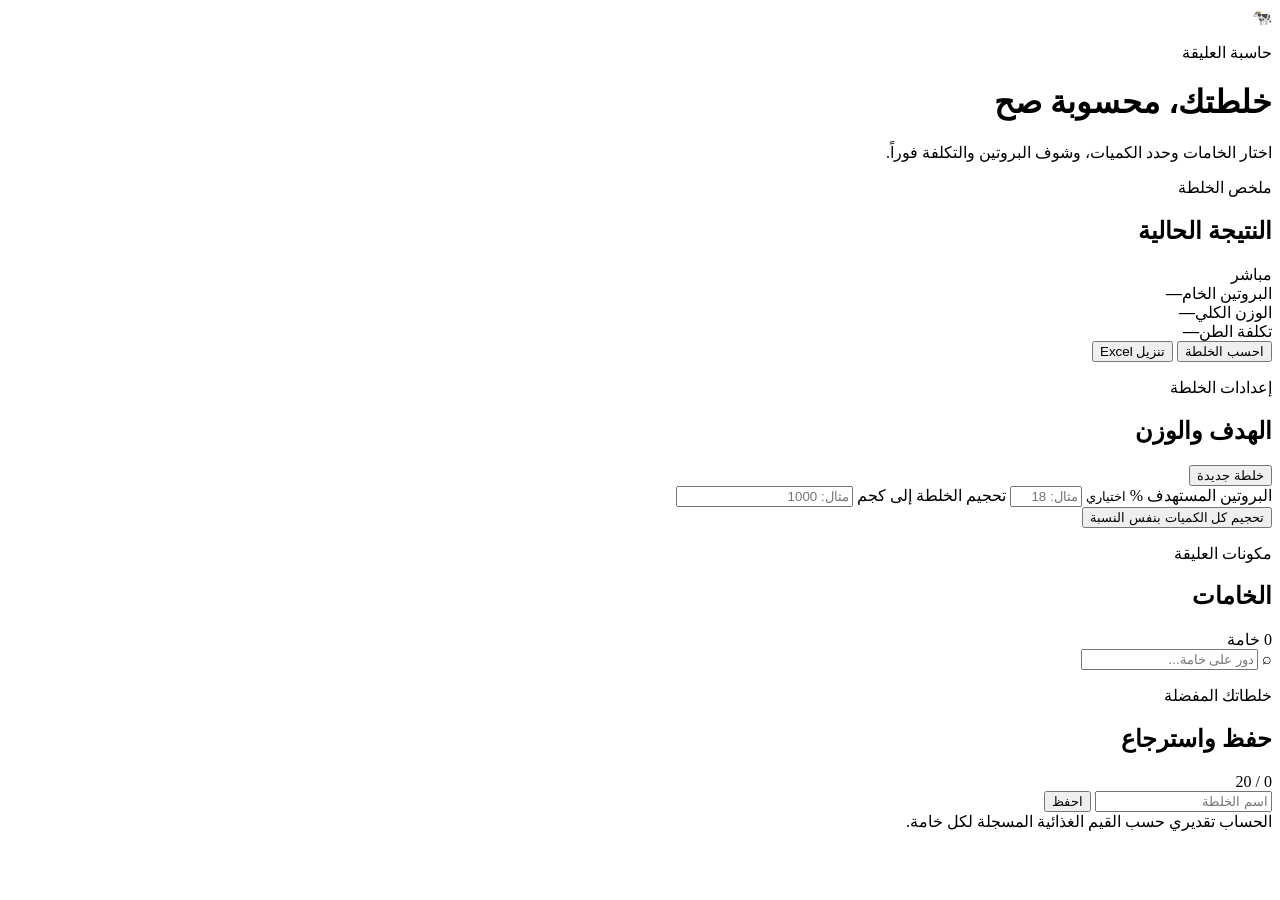
==== miniapp_static/index.html @ 0e32f159 "Add Arabic Telegram Mini App Co-authored-by: Copilot <223556219+Copilot@users.noreply.github.com>" ====
<!doctype html>
<html lang="ar" dir="rtl">
<head>
  <meta charset="utf-8">
  <meta name="viewport" content="width=device-width, initial-scale=1, viewport-fit=cover">
  <meta name="theme-color" content="#f5f7f2">
  <title>حاسبة العليقة</title>
  <link rel="stylesheet" href="/assets/style.css">
  <script src="https://telegram.org/js/telegram-web-app.js"></script>
  <script defer src="/assets/app.js"></script>
</head>
<body>
  <main class="app-shell">
    <header class="hero">
      <div class="brand-mark" aria-hidden="true">🐄</div>
      <div>
        <p class="eyebrow">حاسبة العليقة</p>
        <h1>خلطتك، محسوبة صح</h1>
        <p class="hero-copy">اختار الخامات وحدد الكميات، وشوف البروتين والتكلفة فوراً.</p>
      </div>
    </header>

    <div id="notice" class="notice" role="status" hidden></div>

    <section class="summary-card" aria-labelledby="summary-title">
      <div class="section-heading">
        <div>
          <p class="eyebrow">ملخص الخلطة</p>
          <h2 id="summary-title">النتيجة الحالية</h2>
        </div>
        <span class="live-pill"><span></span> مباشر</span>
      </div>
      <div class="metrics">
        <div><span>البروتين الخام</span><strong id="protein">—</strong></div>
        <div><span>الوزن الكلي</span><strong id="weight">—</strong></div>
        <div><span>تكلفة الطن</span><strong id="cost">—</strong></div>
      </div>
      <p id="advice" class="advice" hidden></p>
      <p id="missing-prices" class="missing-prices" hidden></p>
      <div id="result-lines" class="result-lines"></div>
      <div class="summary-actions">
        <button id="calculate" class="button button-primary">احسب الخلطة</button>
        <button id="export" class="button button-outline">تنزيل Excel</button>
      </div>
    </section>

    <section class="controls-card">
      <div class="section-heading">
        <div>
          <p class="eyebrow">إعدادات الخلطة</p>
          <h2>الهدف والوزن</h2>
        </div>
        <button id="reset" class="text-button">خلطة جديدة</button>
      </div>
      <div class="settings-grid">
        <label class="field">
          <span>البروتين المستهدف % <small>اختياري</small></span>
          <input id="target" type="number" min="0" max="100" step="0.1" inputmode="decimal" placeholder="مثال: 18">
        </label>
        <label class="field">
          <span>تحجيم الخلطة إلى كجم</span>
          <input id="scale-to" type="number" min="1" step="1" inputmode="decimal" placeholder="مثال: 1000">
        </label>
      </div>
      <button id="scale" class="button button-soft button-full">تحجيم كل الكميات بنفس النسبة</button>
    </section>

    <section class="feeds-section">
      <div class="section-heading">
        <div>
          <p class="eyebrow">مكونات العليقة</p>
          <h2>الخامات</h2>
        </div>
        <span id="feed-count" class="count-pill">0 خامة</span>
      </div>
      <label class="search-box">
        <span aria-hidden="true">⌕</span>
        <input id="search" type="search" placeholder="دور على خامة..." autocomplete="off">
      </label>
      <div id="feeds" class="feed-list" aria-live="polite"></div>
    </section>

    <section class="recipes-card">
      <div class="section-heading">
        <div>
          <p class="eyebrow">خلطاتك المفضلة</p>
          <h2>حفظ واسترجاع</h2>
        </div>
        <span id="recipe-count" class="count-pill">0 / 20</span>
      </div>
      <div class="save-row">
        <input id="recipe-name" type="text" maxlength="40" placeholder="اسم الخلطة">
        <button id="save-recipe" class="button button-primary">احفظ</button>
      </div>
      <div id="recipes" class="recipe-list"></div>
    </section>

    <footer>الحساب تقديري حسب القيم الغذائية المسجلة لكل خامة.</footer>
  </main>
</body>
</html>
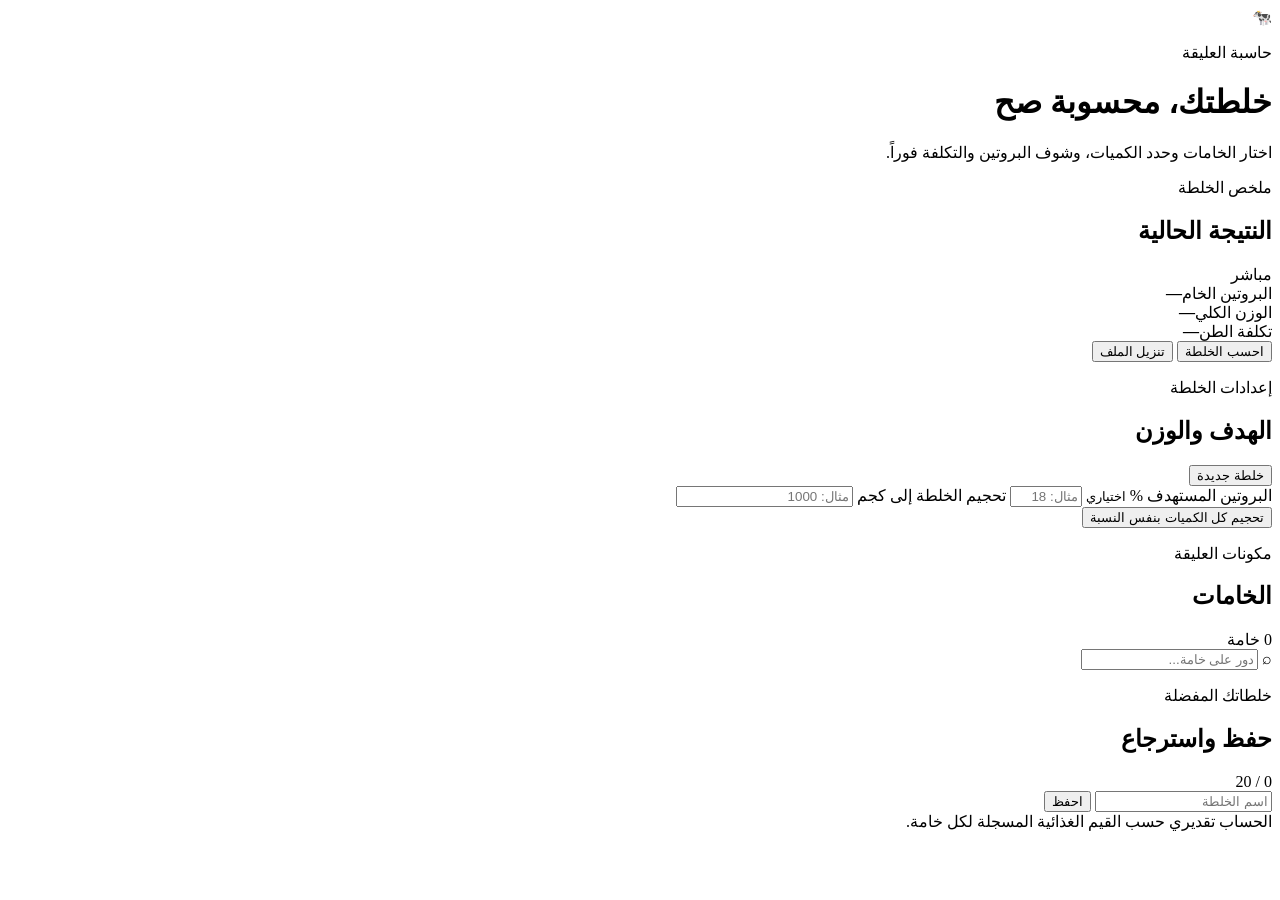
==== commit ff6698f3: "Deploy Mini App preview to GitHub Pages Co-authored-by: Copilot <223556219+Copilot@users.noreply.git" ====
--- a/miniapp_static/index.html
+++ b/miniapp_static/index.html
@@ -5,9 +5,9 @@
   <meta name="viewport" content="width=device-width, initial-scale=1, viewport-fit=cover">
   <meta name="theme-color" content="#f5f7f2">
   <title>حاسبة العليقة</title>
-  <link rel="stylesheet" href="/assets/style.css">
+  <link rel="stylesheet" href="./assets/style.css">
   <script src="https://telegram.org/js/telegram-web-app.js"></script>
-  <script defer src="/assets/app.js"></script>
+  <script defer src="./assets/app.js"></script>
 </head>
 <body>
   <main class="app-shell">
@@ -40,7 +40,7 @@
       <div id="result-lines" class="result-lines"></div>
       <div class="summary-actions">
         <button id="calculate" class="button button-primary">احسب الخلطة</button>
-        <button id="export" class="button button-outline">تنزيل Excel</button>
+        <button id="export" class="button button-outline">تنزيل الملف</button>
       </div>
     </section>
 
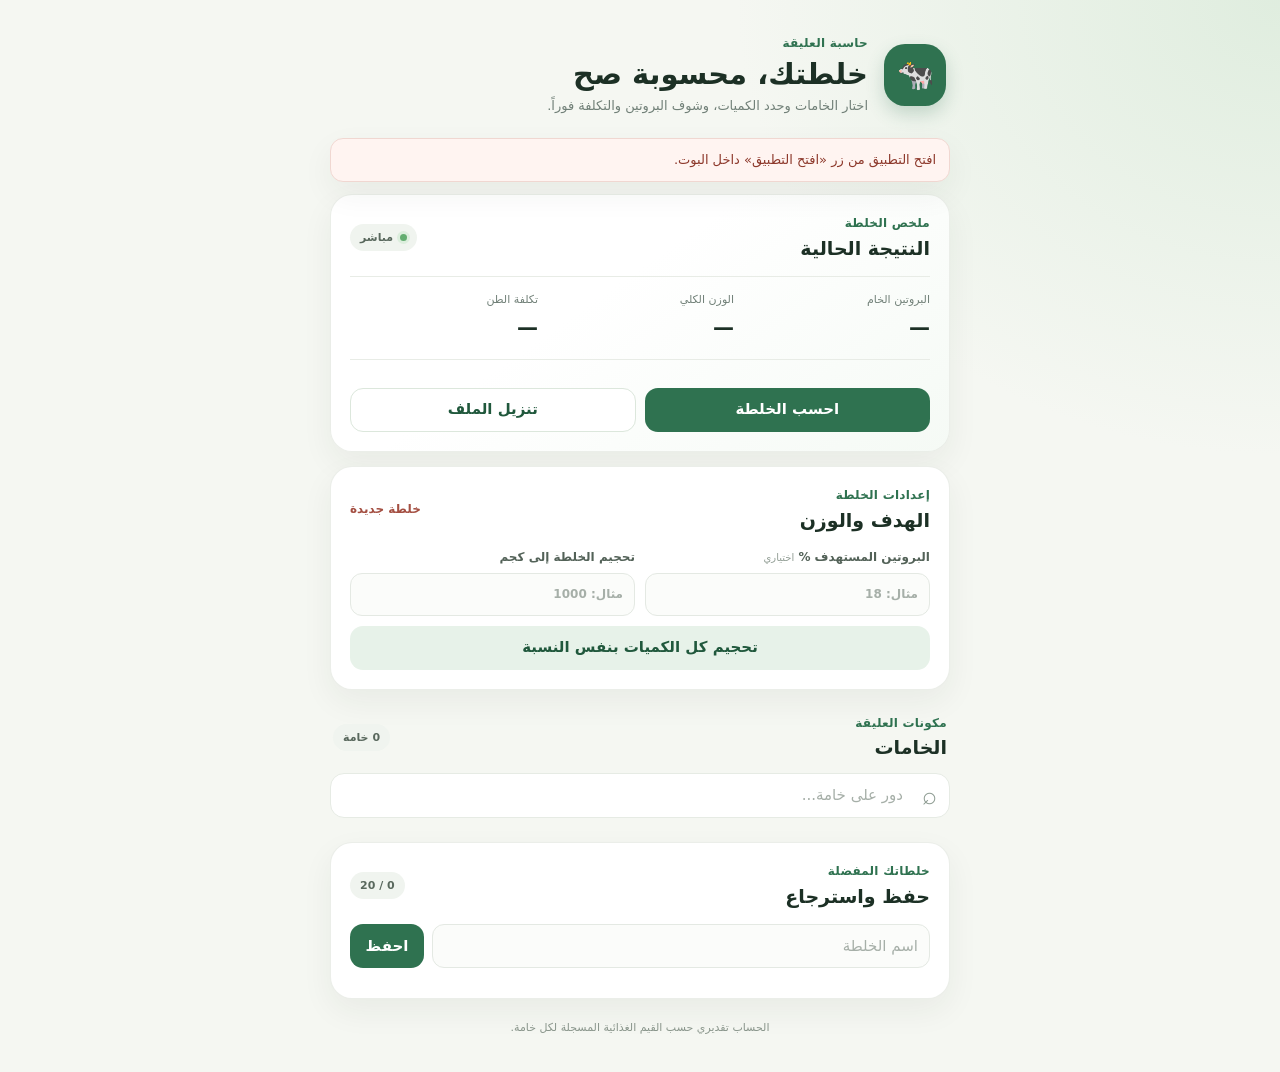
==== commit 1a39e66f: "Fix GitHub Pages app routing Co-authored-by: Copilot <223556219+Copilot@users.noreply.github.com>" ====
--- a/miniapp_static/index.html
+++ b/miniapp_static/index.html
@@ -5,9 +5,9 @@
   <meta name="viewport" content="width=device-width, initial-scale=1, viewport-fit=cover">
   <meta name="theme-color" content="#f5f7f2">
   <title>حاسبة العليقة</title>
-  <link rel="stylesheet" href="./assets/style.css">
+  <link rel="stylesheet" href="./style.css">
   <script src="https://telegram.org/js/telegram-web-app.js"></script>
-  <script defer src="./assets/app.js"></script>
+  <script defer src="./app.js"></script>
 </head>
 <body>
   <main class="app-shell">
@@ -41,6 +41,7 @@
       <div class="summary-actions">
         <button id="calculate" class="button button-primary">احسب الخلطة</button>
         <button id="export" class="button button-outline">تنزيل الملف</button>
+        <button id="send-to-bot" class="button button-soft button-full" hidden>📩 ابعت ملف Excel للبوت</button>
       </div>
     </section>
 
--- a/miniapp_static/style.css
+++ b/miniapp_static/style.css
@@ -0,0 +1,105 @@
+@import url("https://fonts.googleapis.com/css2?family=IBM+Plex+Sans+Arabic:wght@400;500;600;700&display=swap");
+
+:root {
+  color-scheme: light;
+  --ink: #1c3025;
+  --muted: #718078;
+  --green: #2f7250;
+  --green-dark: #20583c;
+  --mint: #e7f2e9;
+  --paper: #f5f7f2;
+  --line: #e8ece6;
+  --white: #fff;
+  --shadow: 0 12px 32px rgb(29 55 38 / 6%);
+}
+
+* { box-sizing: border-box; }
+
+body {
+  margin: 0;
+  background:
+    radial-gradient(ellipse at 100% 0, rgb(208 230 209 / 58%), transparent 34rem),
+    var(--paper);
+  color: var(--ink);
+  font-family: "IBM Plex Sans Arabic", system-ui, sans-serif;
+  font-size: 15px;
+  line-height: 1.55;
+}
+
+button, input { font: inherit; }
+button { cursor: pointer; }
+.app-shell { width: min(100% - 28px, 620px); margin: 0 auto; padding: 22px 0 36px; }
+.hero { display: flex; align-items: center; gap: 16px; padding: 12px 4px 22px; }
+.brand-mark { display: grid; width: 62px; height: 62px; flex: 0 0 62px; place-items: center; border-radius: 21px; background: var(--green); color: white; font-size: 30px; box-shadow: 0 8px 18px rgb(47 114 80 / 23%); }
+.eyebrow { margin: 0 0 3px; color: var(--green); font-size: 12px; font-weight: 700; letter-spacing: .02em; }
+h1, h2, p { margin-top: 0; }
+h1 { margin-bottom: 4px; font-size: clamp(22px, 6vw, 29px); line-height: 1.25; }
+h2 { margin: 0; font-size: 19px; line-height: 1.35; }
+.hero-copy { margin: 0; color: var(--muted); font-size: 13px; }
+
+.summary-card, .controls-card, .recipes-card { padding: 19px; border: 1px solid rgb(232 236 230 / 85%); border-radius: 22px; background: var(--white); box-shadow: var(--shadow); }
+.summary-card { background: linear-gradient(145deg, #fff 42%, #f5faf5); }
+.controls-card, .recipes-card { margin-top: 14px; }
+.section-heading { display: flex; align-items: center; justify-content: space-between; gap: 12px; margin-bottom: 15px; }
+.live-pill, .count-pill { display: inline-flex; align-items: center; gap: 7px; padding: 5px 10px; border-radius: 99px; background: #f0f4ef; color: #59685d; font-size: 11px; font-weight: 600; white-space: nowrap; }
+.live-pill span { width: 7px; height: 7px; border-radius: 50%; background: #63ad70; box-shadow: 0 0 0 3px #dceedd; }
+.metrics { display: grid; grid-template-columns: repeat(3, 1fr); gap: 8px; padding: 14px 0; border-top: 1px solid var(--line); border-bottom: 1px solid var(--line); }
+.metrics div { min-width: 0; }
+.metrics span { display: block; color: var(--muted); font-size: 11px; }
+.metrics strong { display: block; margin-top: 4px; font-size: clamp(16px, 4.7vw, 21px); font-weight: 700; white-space: nowrap; }
+.advice, .missing-prices { margin: 13px 0 0; padding: 10px 12px; border-radius: 13px; background: #f3f8f2; color: var(--green-dark); font-size: 13px; white-space: pre-line; }
+.missing-prices { background: #fff7e9; color: #90651e; }
+.result-lines { display: grid; gap: 7px; padding-top: 12px; }
+.result-line { display: flex; justify-content: space-between; gap: 12px; color: #4a5b50; font-size: 12px; }
+.result-line span:last-child { color: var(--muted); white-space: nowrap; }
+.summary-actions { display: grid; grid-template-columns: 1fr 1fr; gap: 9px; margin-top: 16px; }
+.summary-actions #send-to-bot { grid-column: 1 / -1; }
+.button { min-height: 44px; padding: 9px 14px; border: 0; border-radius: 13px; font-weight: 700; transition: transform .15s ease, background .15s ease; }
+.button:active { transform: scale(.98); }
+.button:disabled { cursor: wait; opacity: .65; }
+.button-primary { background: var(--green); color: #fff; }
+.button-primary:hover { background: var(--green-dark); }
+.button-outline { border: 1px solid #dce7dc; background: #fff; color: var(--green-dark); }
+.button-soft { background: var(--mint); color: var(--green-dark); }
+.button-full { width: 100%; margin-top: 10px; }
+.text-button { padding: 6px 0; border: 0; background: transparent; color: #a44f42; font-size: 12px; font-weight: 600; }
+
+.settings-grid { display: grid; grid-template-columns: 1fr 1fr; gap: 10px; }
+.field { display: grid; gap: 6px; color: #536258; font-size: 12px; font-weight: 600; }
+.field small { color: #929e95; font-size: 10px; font-weight: 400; }
+input { width: 100%; min-width: 0; min-height: 43px; padding: 9px 11px; border: 1px solid #e4e9e3; border-radius: 12px; outline: none; background: #fbfcfa; color: var(--ink); }
+input:focus { border-color: #75a88a; box-shadow: 0 0 0 3px rgb(81 145 103 / 12%); }
+input::placeholder { color: #a6afa8; }
+.feeds-section { margin-top: 24px; }
+.feeds-section > .section-heading { margin: 0 3px 12px; }
+.search-box { display: flex; align-items: center; gap: 8px; margin-bottom: 10px; padding: 0 12px; border: 1px solid #e6ebe4; border-radius: 14px; background: #fff; color: #8d9b91; }
+.search-box span { font-size: 25px; line-height: 1; }
+.search-box input { border: 0; background: transparent; box-shadow: none; }
+.feed-list { display: grid; gap: 9px; }
+.feed-card { padding: 13px; border: 1px solid #e8ece6; border-radius: 17px; background: #fff; box-shadow: 0 5px 16px rgb(29 55 38 / 3%); }
+.feed-top { display: flex; align-items: flex-start; justify-content: space-between; gap: 8px; margin-bottom: 10px; }
+.feed-top strong { font-size: 14px; }
+.protein-badge { padding: 4px 8px; border-radius: 99px; background: #f0f6ef; color: var(--green); font-size: 10px; white-space: nowrap; }
+.feed-inputs { display: grid; grid-template-columns: 1fr 1fr; gap: 9px; }
+.feed-inputs label { display: grid; gap: 4px; color: var(--muted); font-size: 10px; }
+.feed-inputs input { min-height: 39px; padding: 7px 9px; font-size: 13px; }
+.recipe-list { display: grid; gap: 8px; margin-top: 11px; }
+.recipe-item { display: flex; align-items: center; justify-content: space-between; gap: 8px; padding: 9px 11px; border: 1px solid var(--line); border-radius: 13px; background: #fcfdfb; }
+.recipe-item strong { overflow: hidden; font-size: 13px; text-overflow: ellipsis; white-space: nowrap; }
+.recipe-actions { display: flex; gap: 6px; flex: 0 0 auto; }
+.recipe-actions button { padding: 6px 9px; border: 0; border-radius: 9px; background: var(--mint); color: var(--green-dark); font-size: 11px; font-weight: 600; }
+.recipe-actions .delete { background: #fff0ec; color: #a44f42; }
+.save-row { display: grid; grid-template-columns: 1fr auto; gap: 8px; }
+.save-row .button { min-width: 74px; }
+.empty-state { padding: 14px; border: 1px dashed #dfe6dd; border-radius: 14px; color: var(--muted); font-size: 12px; text-align: center; }
+.notice { position: sticky; z-index: 3; top: 8px; margin: 0 0 12px; padding: 11px 13px; border: 1px solid #d8e8d9; border-radius: 13px; background: #f1f8f0; color: #315d3d; box-shadow: var(--shadow); font-size: 13px; }
+.notice.error { border-color: #f0d7d1; background: #fff4f1; color: #8d382b; }
+footer { padding: 20px 8px 0; color: #89958b; font-size: 11px; text-align: center; }
+
+@media (max-width: 380px) {
+  .app-shell { width: min(100% - 20px, 620px); padding-top: 14px; }
+  .summary-card, .controls-card, .recipes-card { padding: 15px; border-radius: 19px; }
+  .brand-mark { width: 54px; height: 54px; flex-basis: 54px; }
+  .metrics { gap: 4px; }
+  .metrics span { font-size: 10px; }
+}
